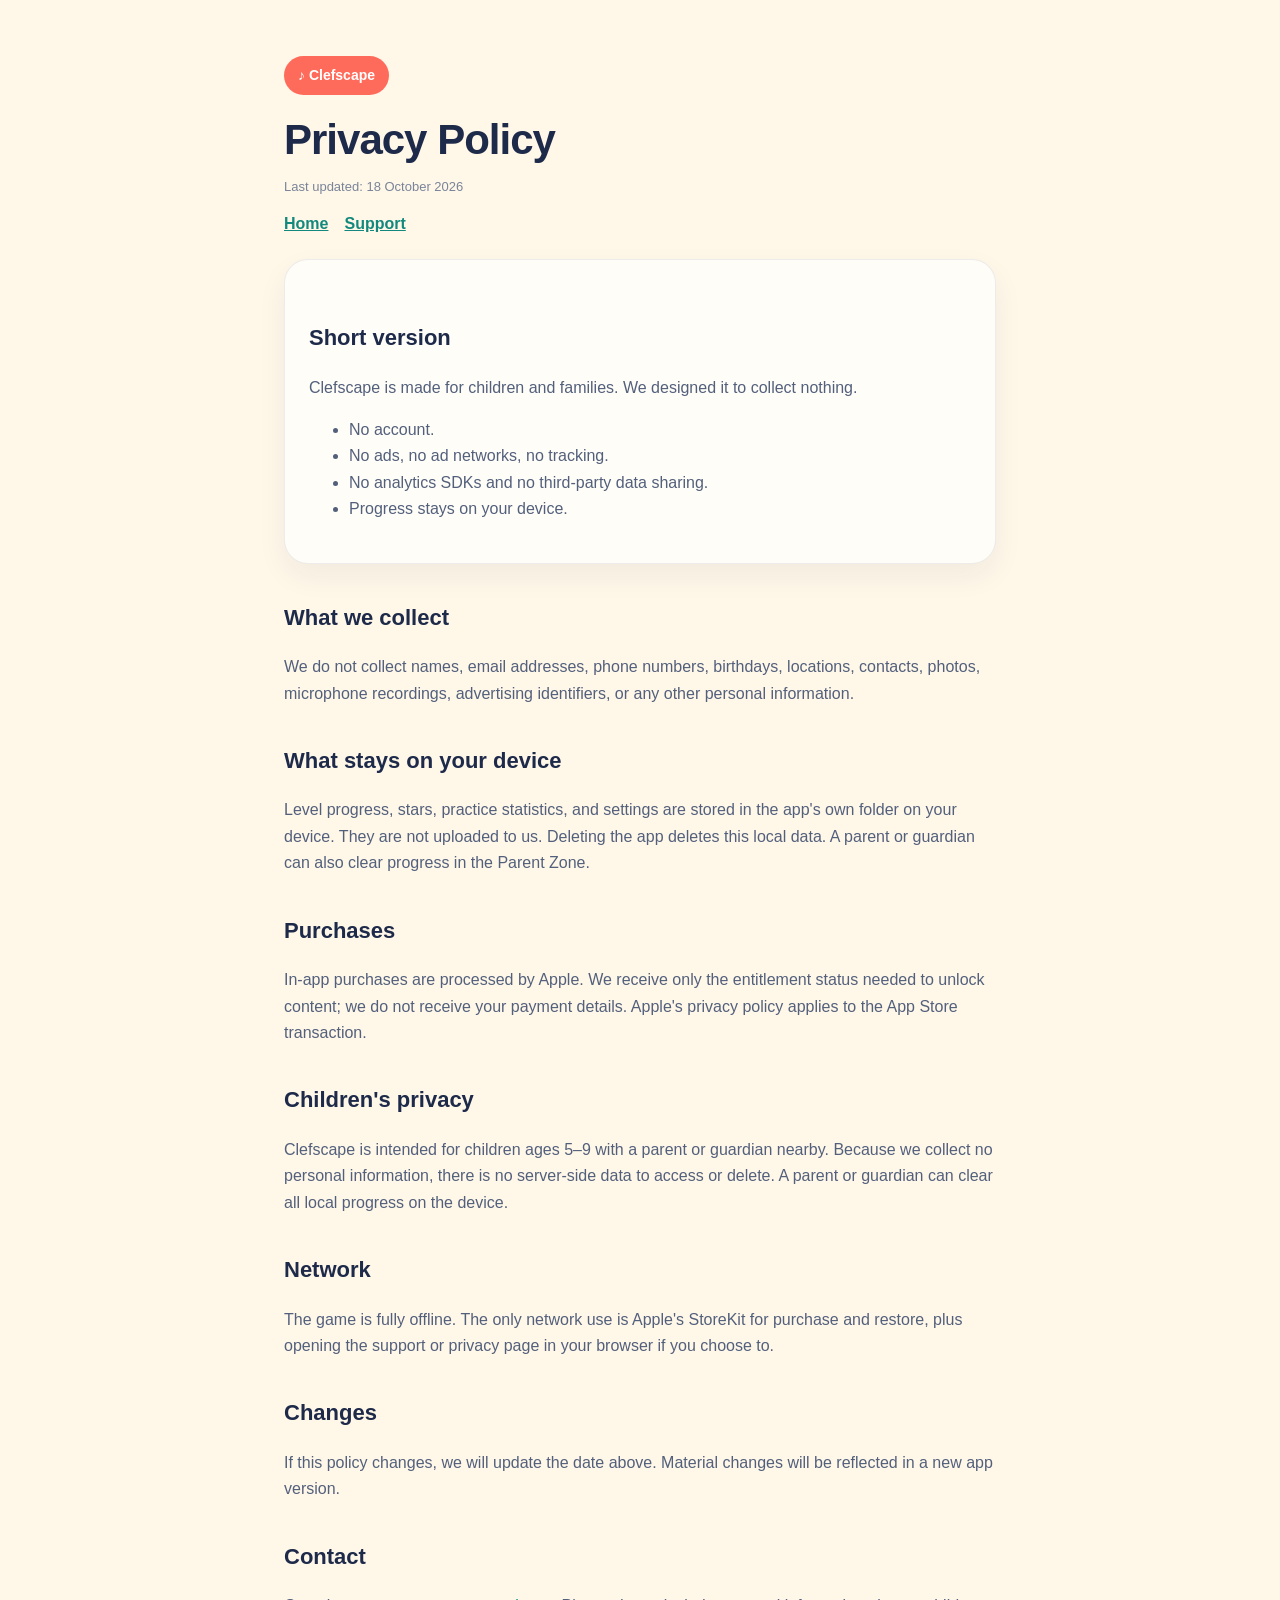
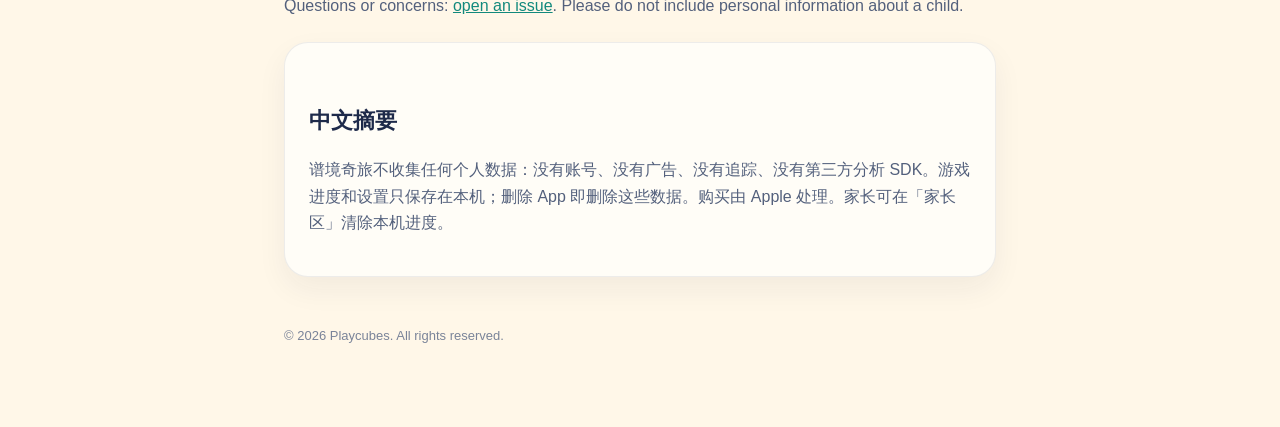
==== privacy.html @ 1f13a467 "Clefscape support and privacy site" ====
<!doctype html>
<html lang="en">
<head>
  <meta charset="utf-8">
  <meta name="viewport" content="width=device-width, initial-scale=1">
  <title>Privacy — Clefscape</title>
  <link rel="stylesheet" href="style.css">
</head>
<body>
<main>
  <span class="badge">♪ Clefscape</span>
  <h1>Privacy Policy</h1>
  <p class="small">Last updated: 18 October 2026</p>
  <nav><a href="index.html">Home</a><a href="support.html">Support</a></nav>

  <div class="card">
    <h2>Short version</h2>
    <p>Clefscape is made for children and families. We designed it to collect nothing.</p>
    <ul>
      <li>No account.</li>
      <li>No ads, no ad networks, no tracking.</li>
      <li>No analytics SDKs and no third-party data sharing.</li>
      <li>Progress stays on your device.</li>
    </ul>
  </div>

  <h2>What we collect</h2>
  <p>We do not collect names, email addresses, phone numbers, birthdays, locations, contacts, photos, microphone recordings, advertising identifiers, or any other personal information.</p>

  <h2>What stays on your device</h2>
  <p>Level progress, stars, practice statistics, and settings are stored in the app's own folder on your device. They are not uploaded to us. Deleting the app deletes this local data. A parent or guardian can also clear progress in the Parent Zone.</p>

  <h2>Purchases</h2>
  <p>In-app purchases are processed by Apple. We receive only the entitlement status needed to unlock content; we do not receive your payment details. Apple's privacy policy applies to the App Store transaction.</p>

  <h2>Children's privacy</h2>
  <p>Clefscape is intended for children ages 5–9 with a parent or guardian nearby. Because we collect no personal information, there is no server-side data to access or delete. A parent or guardian can clear all local progress on the device.</p>

  <h2>Network</h2>
  <p>The game is fully offline. The only network use is Apple's StoreKit for purchase and restore, plus opening the support or privacy page in your browser if you choose to.</p>

  <h2>Changes</h2>
  <p>If this policy changes, we will update the date above. Material changes will be reflected in a new app version.</p>

  <h2>Contact</h2>
  <p>Questions or concerns: <a href="https://github.com/andyzheung/clefscape-site/issues">open an issue</a>. Please do not include personal information about a child.</p>

  <div class="card">
    <h2>中文摘要</h2>
    <p>谱境奇旅不收集任何个人数据：没有账号、没有广告、没有追踪、没有第三方分析 SDK。游戏进度和设置只保存在本机；删除 App 即删除这些数据。购买由 Apple 处理。家长可在「家长区」清除本机进度。</p>
  </div>

  <footer>© 2026 Playcubes. All rights reserved.</footer>
</main>
</body>
</html>
---- style.css ----
:root { color-scheme: light; }
* { box-sizing: border-box; }
body {
  margin: 0; background: #FFF7E8; color: #1E2A4A;
  font-family: -apple-system, BlinkMacSystemFont, "SF Pro Rounded", "PingFang SC", "Segoe UI", sans-serif;
  line-height: 1.65;
}
main { max-width: 760px; margin: 0 auto; padding: 56px 24px 80px; }
.badge { display: inline-flex; align-items: center; gap: 8px; background: #FF6B5A; color: white; border-radius: 999px; padding: 8px 14px; font-weight: 700; font-size: 14px; }
h1 { font-size: 42px; line-height: 1.1; margin: 22px 0 8px; letter-spacing: -1px; }
h2 { font-size: 22px; margin-top: 36px; }
p, li { color: #53607C; font-size: 16px; }
a { color: #12897C; }
.card { background: #FFFDF7; border: 1px solid rgba(30,42,74,.08); border-radius: 24px; padding: 24px; box-shadow: 0 12px 30px rgba(30,42,74,.06); margin: 22px 0; }
.small { font-size: 13px; color: #7A8499; }
nav a { margin-right: 16px; font-weight: 600; }
footer { margin-top: 48px; font-size: 13px; color: #7A8499; }
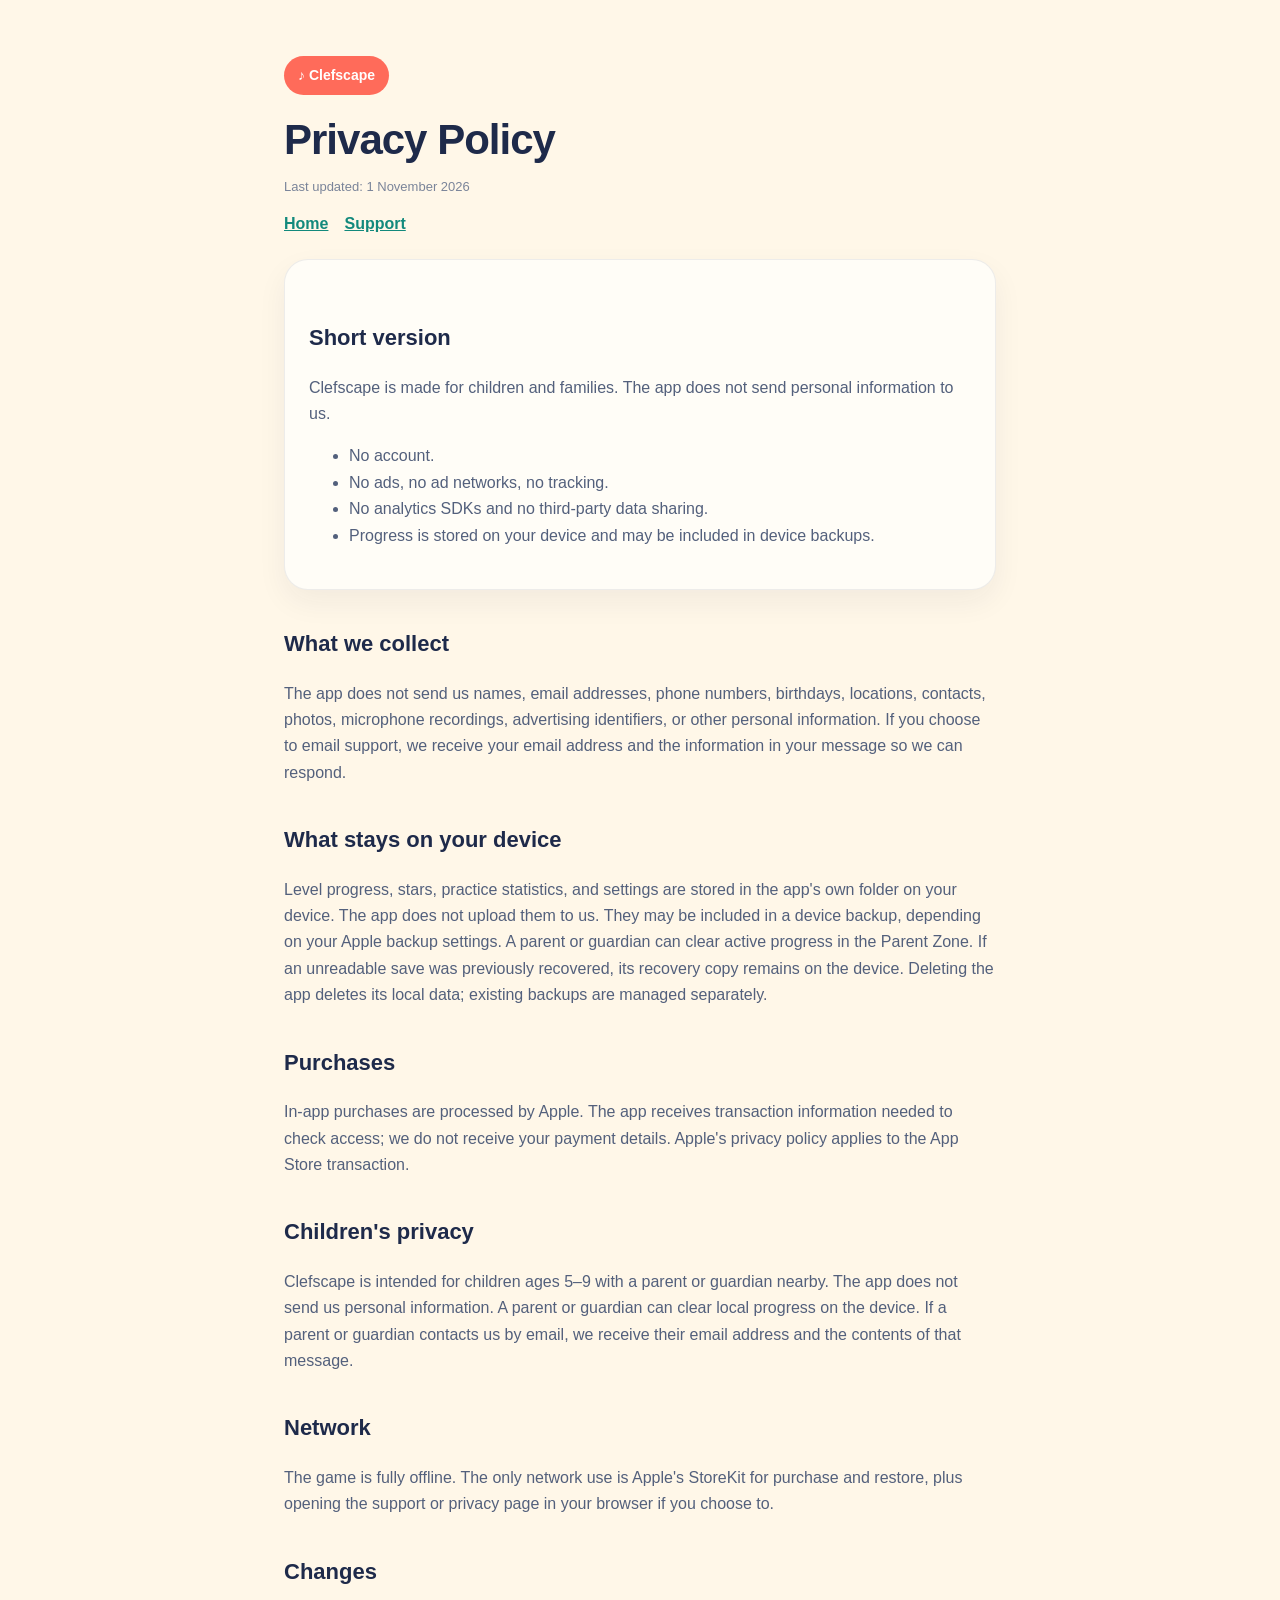
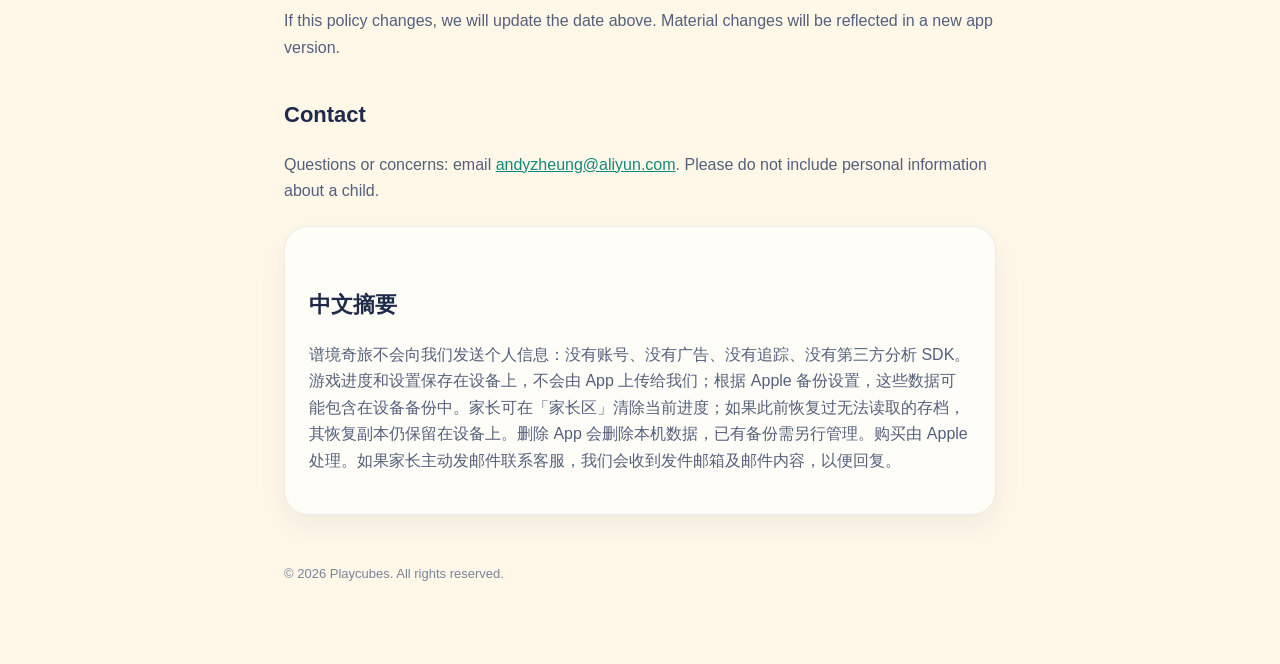
==== commit 440196d2: "Clarify support contact and local data handling before review Constraint: Publish only the approved " ====
--- a/privacy.html
+++ b/privacy.html
@@ -10,31 +10,31 @@
 <main>
   <span class="badge">♪ Clefscape</span>
   <h1>Privacy Policy</h1>
-  <p class="small">Last updated: 18 October 2026</p>
+  <p class="small">Last updated: 1 November 2026</p>
   <nav><a href="index.html">Home</a><a href="support.html">Support</a></nav>
 
   <div class="card">
     <h2>Short version</h2>
-    <p>Clefscape is made for children and families. We designed it to collect nothing.</p>
+    <p>Clefscape is made for children and families. The app does not send personal information to us.</p>
     <ul>
       <li>No account.</li>
       <li>No ads, no ad networks, no tracking.</li>
       <li>No analytics SDKs and no third-party data sharing.</li>
-      <li>Progress stays on your device.</li>
+      <li>Progress is stored on your device and may be included in device backups.</li>
     </ul>
   </div>
 
   <h2>What we collect</h2>
-  <p>We do not collect names, email addresses, phone numbers, birthdays, locations, contacts, photos, microphone recordings, advertising identifiers, or any other personal information.</p>
+  <p>The app does not send us names, email addresses, phone numbers, birthdays, locations, contacts, photos, microphone recordings, advertising identifiers, or other personal information. If you choose to email support, we receive your email address and the information in your message so we can respond.</p>
 
   <h2>What stays on your device</h2>
-  <p>Level progress, stars, practice statistics, and settings are stored in the app's own folder on your device. They are not uploaded to us. Deleting the app deletes this local data. A parent or guardian can also clear progress in the Parent Zone.</p>
+  <p>Level progress, stars, practice statistics, and settings are stored in the app's own folder on your device. The app does not upload them to us. They may be included in a device backup, depending on your Apple backup settings. A parent or guardian can clear active progress in the Parent Zone. If an unreadable save was previously recovered, its recovery copy remains on the device. Deleting the app deletes its local data; existing backups are managed separately.</p>
 
   <h2>Purchases</h2>
-  <p>In-app purchases are processed by Apple. We receive only the entitlement status needed to unlock content; we do not receive your payment details. Apple's privacy policy applies to the App Store transaction.</p>
+  <p>In-app purchases are processed by Apple. The app receives transaction information needed to check access; we do not receive your payment details. Apple's privacy policy applies to the App Store transaction.</p>
 
   <h2>Children's privacy</h2>
-  <p>Clefscape is intended for children ages 5–9 with a parent or guardian nearby. Because we collect no personal information, there is no server-side data to access or delete. A parent or guardian can clear all local progress on the device.</p>
+  <p>Clefscape is intended for children ages 5–9 with a parent or guardian nearby. The app does not send us personal information. A parent or guardian can clear local progress on the device. If a parent or guardian contacts us by email, we receive their email address and the contents of that message.</p>
 
   <h2>Network</h2>
   <p>The game is fully offline. The only network use is Apple's StoreKit for purchase and restore, plus opening the support or privacy page in your browser if you choose to.</p>
@@ -43,11 +43,11 @@
   <p>If this policy changes, we will update the date above. Material changes will be reflected in a new app version.</p>
 
   <h2>Contact</h2>
-  <p>Questions or concerns: <a href="https://github.com/andyzheung/clefscape-site/issues">open an issue</a>. Please do not include personal information about a child.</p>
+  <p>Questions or concerns: email <a href="mailto:andyzheung@aliyun.com">andyzheung@aliyun.com</a>. Please do not include personal information about a child.</p>
 
   <div class="card">
     <h2>中文摘要</h2>
-    <p>谱境奇旅不收集任何个人数据：没有账号、没有广告、没有追踪、没有第三方分析 SDK。游戏进度和设置只保存在本机；删除 App 即删除这些数据。购买由 Apple 处理。家长可在「家长区」清除本机进度。</p>
+    <p>谱境奇旅不会向我们发送个人信息：没有账号、没有广告、没有追踪、没有第三方分析 SDK。游戏进度和设置保存在设备上，不会由 App 上传给我们；根据 Apple 备份设置，这些数据可能包含在设备备份中。家长可在「家长区」清除当前进度；如果此前恢复过无法读取的存档，其恢复副本仍保留在设备上。删除 App 会删除本机数据，已有备份需另行管理。购买由 Apple 处理。如果家长主动发邮件联系客服，我们会收到发件邮箱及邮件内容，以便回复。</p>
   </div>
 
   <footer>© 2026 Playcubes. All rights reserved.</footer>
